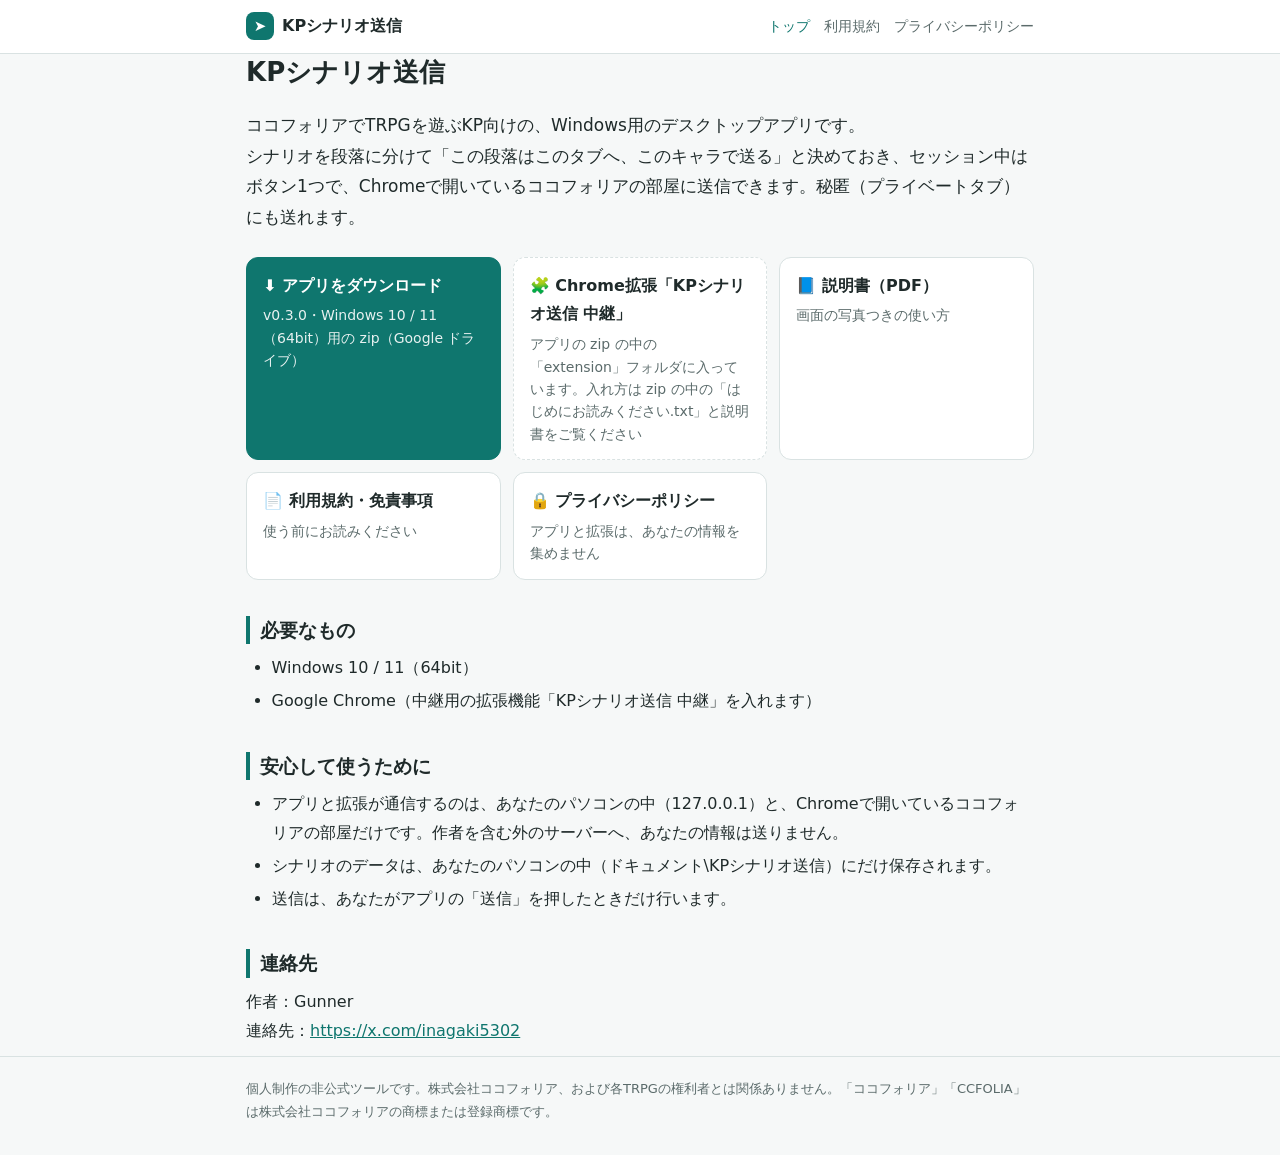
==== index.html @ 2683b6e9 "Add files via upload" ====
<!doctype html>
<html lang="ja">
<head>
<meta charset="utf-8">
<meta name="viewport" content="width=device-width, initial-scale=1">
<title>KPシナリオ送信｜ココフォリア向け シナリオ送信ツール</title>
<meta name="description" content="ココフォリアでTRPGを遊ぶKP向けの、シナリオ送信ツール「KPシナリオ送信」のKPシナリオ送信です。">
<link rel="stylesheet" href="style.css">
</head>
<body>
<header class="site"><div class="wrap"><a class="brand" href="index.html"><span class="logo" aria-hidden="true">➤</span>KPシナリオ送信</a><nav><a href="index.html" aria-current="page">トップ</a><a href="terms.html">利用規約</a><a href="privacy.html">プライバシーポリシー</a></nav></div></header>
<main class="wrap">
<h1>KPシナリオ送信</h1>
<p class="lead">ココフォリアでTRPGを遊ぶKP向けの、Windows用のデスクトップアプリです。<br>
シナリオを段落に分けて「この段落はこのタブへ、このキャラで送る」と決めておき、セッション中はボタン1つで、Chromeで開いているココフォリアの部屋に送信できます。秘匿（プライベートタブ）にも送れます。</p>
<div class="cards">
<a class="card primary" href="https://drive.google.com/file/d/1DlwQ3NafWV0YMPJOasQEZmKKPUSTobO8/view?usp=drive_link"><strong>⬇ アプリをダウンロード</strong><span>v0.3.0・Windows 10 / 11（64bit）用の zip（Google ドライブ）</span></a>
<div class="card muted"><strong>🧩 Chrome拡張「KPシナリオ送信 中継」</strong><span>アプリの zip の中の「extension」フォルダに入っています。入れ方は zip の中の「はじめにお読みください.txt」と説明書をご覧ください</span></div>
<a class="card" href="説明書.pdf"><strong>📘 説明書（PDF）</strong><span>画面の写真つきの使い方</span></a>
<a class="card" href="terms.html"><strong>📄 利用規約・免責事項</strong><span>使う前にお読みください</span></a>
<a class="card" href="privacy.html"><strong>🔒 プライバシーポリシー</strong><span>アプリと拡張は、あなたの情報を集めません</span></a>
</div>
<h2>必要なもの</h2>
<ul><li>Windows 10 / 11（64bit）</li><li>Google Chrome（中継用の拡張機能「KPシナリオ送信 中継」を入れます）</li></ul>
<h2>安心して使うために</h2>
<ul>
<li>アプリと拡張が通信するのは、あなたのパソコンの中（127.0.0.1）と、Chromeで開いているココフォリアの部屋だけです。作者を含む外のサーバーへ、あなたの情報は送りません。</li>
<li>シナリオのデータは、あなたのパソコンの中（ドキュメント\KPシナリオ送信）にだけ保存されます。</li>
<li>送信は、あなたがアプリの「送信」を押したときだけ行います。</li>
</ul>
<h2>連絡先</h2>
<p>作者：Gunner<br>連絡先：<a href="https://x.com/inagaki5302">https://x.com/inagaki5302</a></p>
</main>
<footer class="site"><div class="wrap">個人制作の非公式ツールです。株式会社ココフォリア、および各TRPGの権利者とは関係ありません。「ココフォリア」「CCFOLIA」は株式会社ココフォリアの商標または登録商標です。</div></footer>
</body>
</html>
---- style.css ----
/* KPシナリオ送信 公開ページ（make-pages.js が site/ にコピーする） */
:root {
  --bg: #f6f8f8;
  --surface: #ffffff;
  --text: #1f2a2a;
  --muted: #5b6b6b;
  --line: #d9e2e2;
  --accent: #0f766e;
  --accent-soft: #e3f3f1;
  --mark: #fff1b8;
  color-scheme: light;
}
@media (prefers-color-scheme: dark) {
  :root {
    --bg: #121817;
    --surface: #1b2322;
    --text: #e3ebea;
    --muted: #9db0ae;
    --line: #2e3b3a;
    --accent: #4fd1c0;
    --accent-soft: #1d3633;
    --mark: #5c4b12;
    color-scheme: dark;
  }
}
* { box-sizing: border-box; }
html { -webkit-text-size-adjust: 100%; }
body {
  margin: 0;
  background: var(--bg);
  color: var(--text);
  font-family: "Hiragino Sans", "Yu Gothic UI", "Meiryo", system-ui, sans-serif;
  font-size: 16px;
  line-height: 1.8;
  overflow-wrap: anywhere;
}
.wrap { max-width: 820px; margin: 0 auto; padding: 0 16px; }
a { color: var(--accent); }
header.site { background: var(--surface); border-bottom: 1px solid var(--line); }
header.site .wrap { display: flex; flex-wrap: wrap; align-items: center; justify-content: space-between; gap: 4px 16px; padding-top: 12px; padding-bottom: 12px; }
.brand { display: flex; align-items: center; gap: 8px; font-weight: 700; color: var(--text); text-decoration: none; }
.logo { display: inline-grid; place-items: center; width: 28px; height: 28px; border-radius: 8px; background: var(--accent); color: var(--surface); font-size: 15px; }
nav { display: flex; flex-wrap: wrap; gap: 4px 14px; font-size: 14px; }
nav a { color: var(--muted); text-decoration: none; }
nav a[aria-current="page"], nav a:hover { color: var(--accent); }
main { padding-top: 28px; padding-bottom: 48px; }
h1 { font-size: 26px; line-height: 1.4; margin: 0 0 20px; }
h2 { font-size: 19px; line-height: 1.5; margin: 36px 0 10px; padding-left: 10px; border-left: 4px solid var(--accent); }
h3 { font-size: 16px; margin: 24px 0 8px; }
p { margin: 10px 0; }
p.note { color: var(--muted); font-size: 14px; }
.lead { font-size: 17px; }
ol, ul { padding-left: 1.6em; margin: 8px 0; }
li { margin: 4px 0; }
code { font-family: Consolas, monospace; font-size: 0.92em; background: var(--accent-soft); padding: 1px 5px; border-radius: 4px; }
mark { background: var(--mark); color: inherit; padding: 0 3px; }
.table { overflow-x: auto; margin: 12px 0; }
table { border-collapse: collapse; width: 100%; background: var(--surface); font-size: 14px; }
th, td { border: 1px solid var(--line); padding: 8px 10px; text-align: left; vertical-align: top; }
th { background: var(--accent-soft); white-space: nowrap; }
.cards { display: grid; grid-template-columns: repeat(auto-fill, minmax(240px, 1fr)); gap: 12px; margin: 24px 0; }
.card { display: flex; flex-direction: column; gap: 4px; padding: 14px 16px; border: 1px solid var(--line); border-radius: 12px; background: var(--surface); color: var(--text); text-decoration: none; }
.card span { color: var(--muted); font-size: 14px; line-height: 1.6; }
a.card:hover { border-color: var(--accent); }
.card.primary { background: var(--accent); border-color: var(--accent); color: var(--surface); }
.card.primary span { color: var(--surface); opacity: 0.9; }
.card.muted { border-style: dashed; }
.draft { background: var(--mark); text-align: center; padding: 8px 16px; font-weight: 700; }
footer.site { border-top: 1px solid var(--line); color: var(--muted); font-size: 13px; padding: 20px 0 32px; }
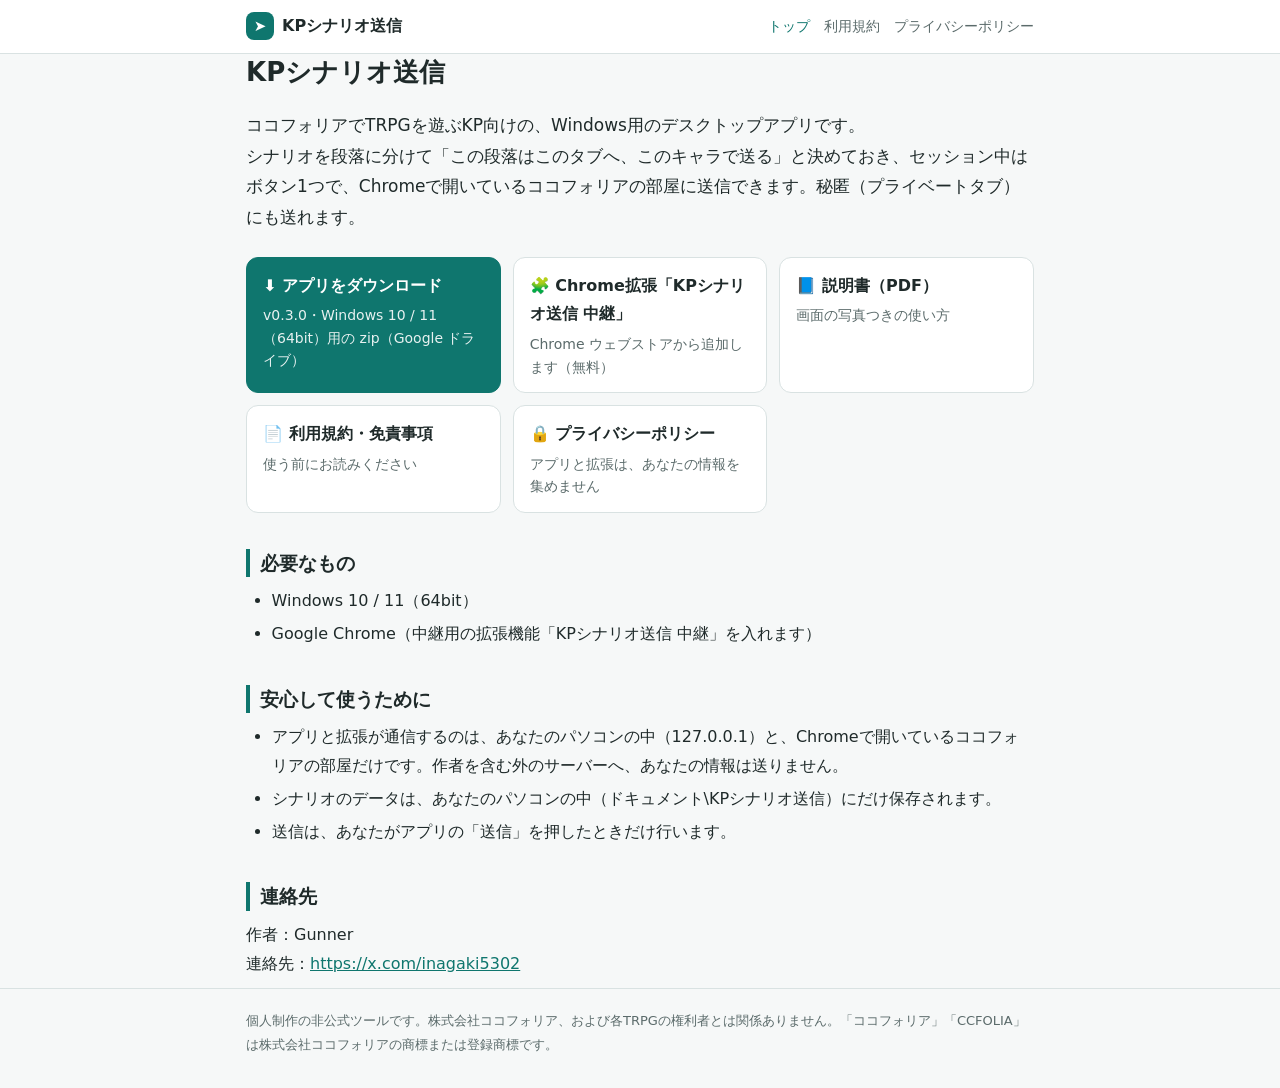
==== commit 1eb85418: "Add files via upload" ====
--- a/index.html
+++ b/index.html
@@ -14,8 +14,8 @@
 <p class="lead">ココフォリアでTRPGを遊ぶKP向けの、Windows用のデスクトップアプリです。<br>
 シナリオを段落に分けて「この段落はこのタブへ、このキャラで送る」と決めておき、セッション中はボタン1つで、Chromeで開いているココフォリアの部屋に送信できます。秘匿（プライベートタブ）にも送れます。</p>
 <div class="cards">
-<a class="card primary" href="https://drive.google.com/file/d/1DlwQ3NafWV0YMPJOasQEZmKKPUSTobO8/view?usp=drive_link"><strong>⬇ アプリをダウンロード</strong><span>v0.3.0・Windows 10 / 11（64bit）用の zip（Google ドライブ）</span></a>
-<div class="card muted"><strong>🧩 Chrome拡張「KPシナリオ送信 中継」</strong><span>アプリの zip の中の「extension」フォルダに入っています。入れ方は zip の中の「はじめにお読みください.txt」と説明書をご覧ください</span></div>
+<a class="card primary" href="https://drive.google.com/file/d/1qjBVVPdfA34qKobYUp11HWg8d52f-yg2/view?usp=drive_link"><strong>⬇ アプリをダウンロード</strong><span>v0.3.0・Windows 10 / 11（64bit）用の zip（Google ドライブ）</span></a>
+<a class="card" href="https://chromewebstore.google.com/detail/cobmccjpeifchnngdbhcjgnbahmolepj"><strong>🧩 Chrome拡張「KPシナリオ送信 中継」</strong><span>Chrome ウェブストアから追加します（無料）</span></a>
 <a class="card" href="説明書.pdf"><strong>📘 説明書（PDF）</strong><span>画面の写真つきの使い方</span></a>
 <a class="card" href="terms.html"><strong>📄 利用規約・免責事項</strong><span>使う前にお読みください</span></a>
 <a class="card" href="privacy.html"><strong>🔒 プライバシーポリシー</strong><span>アプリと拡張は、あなたの情報を集めません</span></a>
